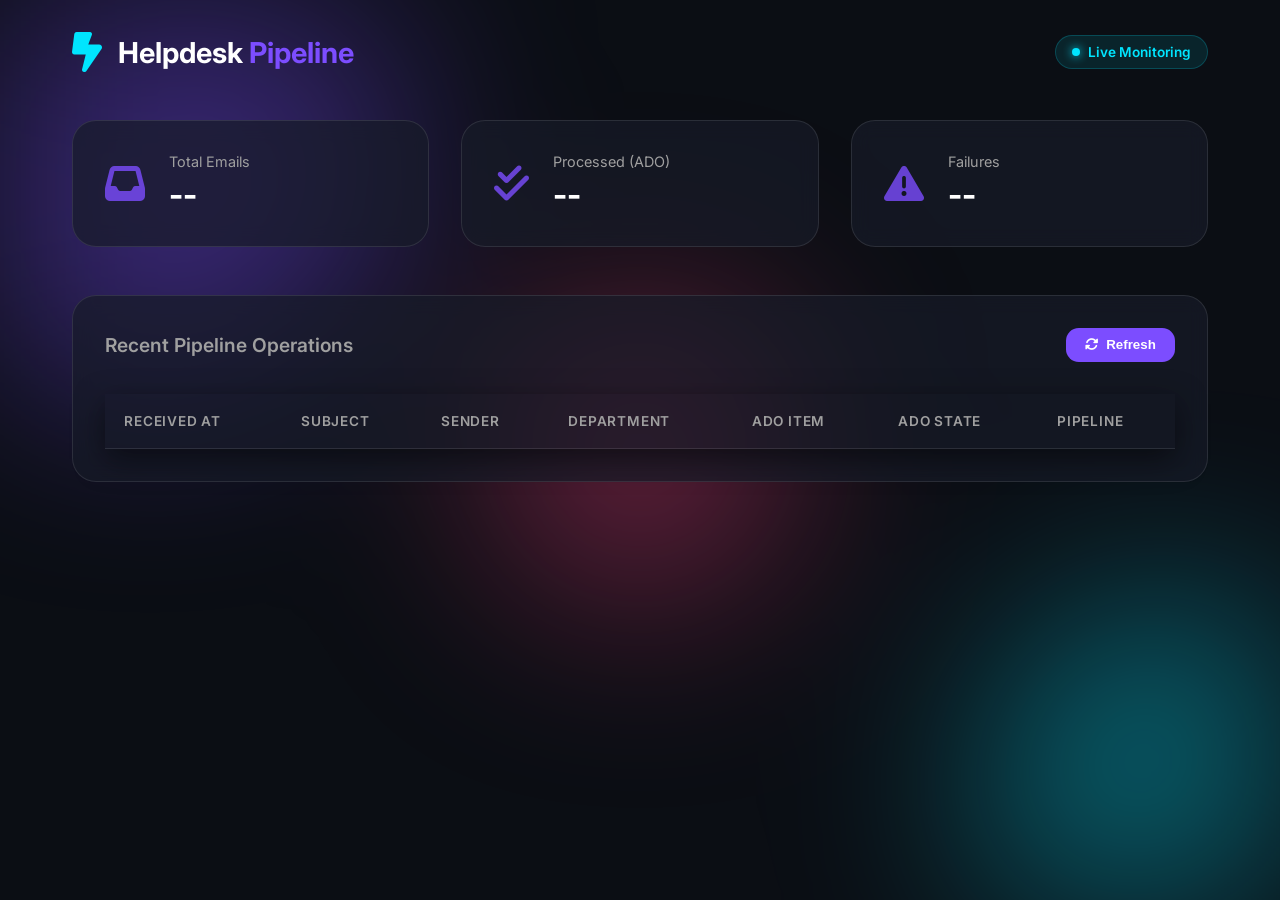
==== MailListenerWorker/wwwroot/index.html @ 55c91823 "postgres SQL integration" ====
<!DOCTYPE html>
<html lang="en">
<head>
    <meta charset="UTF-8">
    <meta name="viewport" content="width=device-width, initial-scale=1.0">
    <title>PFE Helpdesk | Automation Dashboard</title>
    <link rel="stylesheet" href="style.css">
    <link href="https://fonts.googleapis.com/css2?family=Inter:wght@300;400;600;700&display=swap" rel="stylesheet">
    <link rel="stylesheet" href="https://cdnjs.cloudflare.com/ajax/libs/font-awesome/6.4.0/css/all.min.css">
</head>
<body>
    <div class="blobs">
        <div class="blob blob-1"></div>
        <div class="blob blob-2"></div>
        <div class="blob blob-3"></div>
    </div>

    <div class="container">
        <header>
            <div class="logo-area">
                <i class="fa-solid fa-bolt-lightning main-logo"></i>
                <h1>Helpdesk <span>Pipeline</span></h1>
            </div>
            <div class="status-indicator">
                <span class="pulse"></span> Live Monitoring
            </div>
        </header>

        <section class="stats-grid">
            <div class="stat-card">
                <i class="fa-solid fa-inbox"></i>
                <div class="stat-info">
                    <p class="stat-label">Total Emails</p>
                    <h2 id="total-tickets">--</h2>
                </div>
            </div>
            <div class="stat-card">
                <i class="fa-solid fa-check-double"></i>
                <div class="stat-info">
                    <p class="stat-label">Processed (ADO)</p>
                    <h2 id="processed-count">--</h2>
                </div>
            </div>
            <div class="stat-card">
                <i class="fa-solid fa-triangle-exclamation"></i>
                <div class="stat-info">
                    <p class="stat-label">Failures</p>
                    <h2 id="failed-count">--</h2>
                </div>
            </div>
        </section>

        <section class="tickets-section">
            <div class="table-header">
                <h2>Recent Pipeline Operations</h2>
                <button id="refresh-btn" class="btn-refresh"><i class="fa-solid fa-rotate"></i> Refresh</button>
            </div>
            <div class="table-container shadow-vibrant">
                <table id="tickets-table">
                    <thead>
                        <tr>
                            <th>Received At</th>
                            <th>Subject</th>
                            <th>Sender</th>
                            <th>Department</th>
                            <th>ADO Item</th>
                            <th>ADO State</th>
                            <th>Pipeline</th>
                        </tr>
                    </thead>
                    <tbody id="tickets-body">
                        <!-- Rows will be injected here via JavaScript -->
                    </tbody>
                </table>
            </div>
        </section>
    </div>

    <script src="app.js"></script>
</body>
</html>
---- MailListenerWorker/wwwroot/style.css ----
:root {
    --bg-color: #0b0e14;
    --card-bg: rgba(23, 28, 41, 0.7);
    --accent-primary: #7c4dff;
    --accent-secondary: #00e5ff;
    --text-main: #ffffff;
    --text-dim: #a0a0a0;
    --border-color: rgba(255, 255, 255, 0.1);
}

* {
    margin: 0;
    padding: 0;
    box-sizing: border-box;
}

body {
    font-family: 'Inter', sans-serif;
    background-color: var(--bg-color);
    color: var(--text-main);
    overflow-x: hidden;
    min-height: 100vh;
}

.blobs {
    position: fixed;
    width: 100vw;
    height: 100vh;
    z-index: -1;
    overflow: hidden;
    filter: blur(100px);
}

.blob {
    position: absolute;
    border-radius: 50%;
    opacity: 0.4;
    animation: move 20s infinite alternate linear;
}

.blob-1 {
    width: 500px;
    height: 500px;
    background: var(--accent-primary);
    top: -100px;
    left: -100px;
}

.blob-2 {
    width: 400px;
    height: 400px;
    background: var(--accent-secondary);
    bottom: -100px;
    right: -100px;
}

.blob-3 {
    width: 300px;
    height: 300px;
    background: #ff4081;
    top: 50%;
    left: 50%;
    transform: translate(-50%, -50%);
}

@keyframes move {
    0% { transform: translate(0, 0) scale(1); }
    100% { transform: translate(50px, 50px) scale(1.1); }
}

.container {
    max-width: 1200px;
    margin: 0 auto;
    padding: 2rem;
}

header {
    display: flex;
    justify-content: space-between;
    align-items: center;
    margin-bottom: 3rem;
}

.logo-area {
    display: flex;
    align-items: center;
    gap: 1rem;
}

.main-logo {
    font-size: 2.5rem;
    color: var(--accent-secondary);
}

header h1 {
    font-size: 1.8rem;
    font-weight: 700;
}

header h1 span {
    color: var(--accent-primary);
}

.status-indicator {
    background: rgba(0, 229, 255, 0.1);
    color: var(--accent-secondary);
    padding: 0.5rem 1rem;
    border-radius: 2rem;
    font-size: 0.85rem;
    font-weight: 600;
    display: flex;
    align-items: center;
    gap: 0.5rem;
    border: 1px solid rgba(0, 229, 255, 0.2);
}

.pulse {
    width: 8px;
    height: 8px;
    background-color: var(--accent-secondary);
    border-radius: 50%;
    box-shadow: 0 0 10px var(--accent-secondary);
    animation: pulse 1.5s infinite;
}

@keyframes pulse {
    0% { transform: scale(0.8); opacity: 0.5; }
    50% { transform: scale(1.2); opacity: 1; }
    100% { transform: scale(0.8); opacity: 0.5; }
}

.stats-grid {
    display: grid;
    grid-template-columns: repeat(auto-fit, minmax(280px, 1fr));
    gap: 2rem;
    margin-bottom: 3rem;
}

.stat-card {
    background: var(--card-bg);
    backdrop-filter: blur(10px);
    border: 1px solid var(--border-color);
    padding: 2rem;
    border-radius: 1.5rem;
    display: flex;
    align-items: center;
    gap: 1.5rem;
    transition: transform 0.3s ease, border-color 0.3s ease;
}

.stat-card:hover {
    transform: translateY(-5px);
    border-color: var(--accent-primary);
}

.stat-card i {
    font-size: 2.5rem;
    color: var(--accent-primary);
    opacity: 0.8;
}

.stat-info .stat-label {
    color: var(--text-dim);
    font-size: 0.9rem;
    margin-bottom: 0.3rem;
}

.stat-info h2 {
    font-size: 2rem;
    font-weight: 700;
}

.tickets-section {
    background: var(--card-bg);
    backdrop-filter: blur(10px);
    border: 1px solid var(--border-color);
    border-radius: 1.5rem;
    padding: 2rem;
}

.table-header {
    display: flex;
    justify-content: space-between;
    align-items: center;
    margin-bottom: 2rem;
}

.table-header h2 {
    font-size: 1.2rem;
    font-weight: 600;
    color: var(--text-dim);
}

.btn-refresh {
    background: var(--accent-primary);
    color: white;
    border: none;
    padding: 0.6rem 1.2rem;
    border-radius: 0.8rem;
    font-weight: 600;
    cursor: pointer;
    display: flex;
    align-items: center;
    gap: 0.5rem;
    transition: filter 0.3s ease;
}

.btn-refresh:hover {
    filter: brightness(1.2);
}

.table-container {
    overflow-x: auto;
}

table {
    width: 100%;
    border-collapse: collapse;
    text-align: left;
}

th {
    padding: 1.2rem;
    color: var(--text-dim);
    font-weight: 600;
    font-size: 0.85rem;
    text-transform: uppercase;
    letter-spacing: 0.05rem;
    border-bottom: 1px solid var(--border-color);
}

td {
    padding: 1.2rem;
    font-size: 0.9rem;
    border-bottom: 1px solid var(--border-color);
    color: var(--text-main);
}

tr:hover {
    background: rgba(255, 255, 255, 0.03);
}

.badge {
    padding: 0.4rem 0.8rem;
    border-radius: 2rem;
    font-size: 0.75rem;
    font-weight: 600;
}

.badge-success { background: rgba(0, 230, 118, 0.1); color: #00e676; }
.badge-warning { background: rgba(255, 196, 0, 0.1); color: #ffc400; }
.badge-error { background: rgba(255, 23, 68, 0.1); color: #ff1744; }
.badge-accent { background: rgba(0, 229, 255, 0.1); color: #00e5ff; }

.ado-link {
    color: var(--accent-secondary);
    text-decoration: none;
    font-weight: 600;
}

.shadow-vibrant {
    box-shadow: 0 10px 30px rgba(0, 0, 0, 0.5);
}
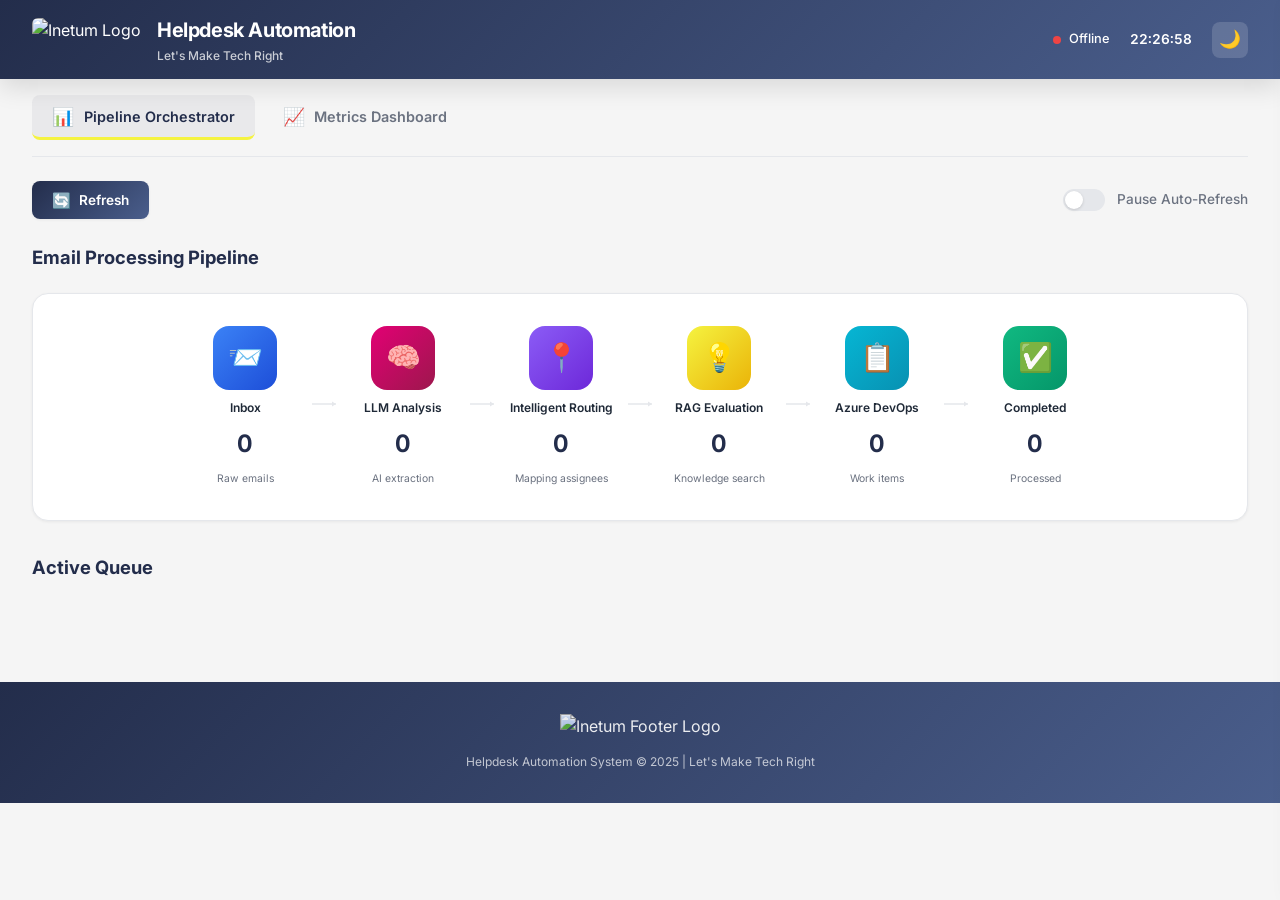
==== commit bcb47cfa: "monitoring dashboard KPIs" ====
--- a/MailListenerWorker/wwwroot/index.html
+++ b/MailListenerWorker/wwwroot/index.html
@@ -3,79 +3,167 @@
 <head>
     <meta charset="UTF-8">
     <meta name="viewport" content="width=device-width, initial-scale=1.0">
-    <title>PFE Helpdesk | Automation Dashboard</title>
-    <link rel="stylesheet" href="style.css">
-    <link href="https://fonts.googleapis.com/css2?family=Inter:wght@300;400;600;700&display=swap" rel="stylesheet">
-    <link rel="stylesheet" href="https://cdnjs.cloudflare.com/ajax/libs/font-awesome/6.4.0/css/all.min.css">
+    <meta name="description" content="Helpdesk Automation Dashboard — Real-time AI-powered email processing pipeline by Inetum">
+    <title>Helpdesk Automation Dashboard | Inetum</title>
+    <link rel="stylesheet" href="styles.css">
+    <script src="https://cdn.jsdelivr.net/npm/chart.js@4.4.0/dist/chart.umd.min.js"></script>
 </head>
 <body>
-    <div class="blobs">
-        <div class="blob blob-1"></div>
-        <div class="blob blob-2"></div>
-        <div class="blob blob-3"></div>
-    </div>
-
-    <div class="container">
-        <header>
-            <div class="logo-area">
-                <i class="fa-solid fa-bolt-lightning main-logo"></i>
-                <h1>Helpdesk <span>Pipeline</span></h1>
-            </div>
-            <div class="status-indicator">
-                <span class="pulse"></span> Live Monitoring
-            </div>
-        </header>
-
-        <section class="stats-grid">
-            <div class="stat-card">
-                <i class="fa-solid fa-inbox"></i>
-                <div class="stat-info">
-                    <p class="stat-label">Total Emails</p>
-                    <h2 id="total-tickets">--</h2>
+    <!-- ═══════════ HEADER ═══════════ -->
+    <header class="header" role="banner">
+        <div class="header-container">
+            <div class="header-left">
+                <img src="https://i.imgur.com/244yi9K.jpeg" alt="Inetum Logo" class="logo" loading="lazy">
+                <div class="header-title">
+                    <h1>Helpdesk Automation</h1>
+                    <p class="tagline">Let's Make Tech Right</p>
                 </div>
             </div>
-            <div class="stat-card">
-                <i class="fa-solid fa-check-double"></i>
-                <div class="stat-info">
-                    <p class="stat-label">Processed (ADO)</p>
-                    <h2 id="processed-count">--</h2>
+            <div class="header-right">
+                <div class="status-indicator" aria-live="polite" aria-label="System status">
+                    <span class="status-dot" id="status-dot"></span>
+                    <span class="status-text" id="status-text">Online</span>
                 </div>
+                <time class="current-time" id="current-time" aria-label="Current time">00:00:00</time>
+                <button class="theme-toggle" id="theme-toggle" aria-label="Toggle dark mode" title="Toggle theme">🌙</button>
             </div>
-            <div class="stat-card">
-                <i class="fa-solid fa-triangle-exclamation"></i>
-                <div class="stat-info">
-                    <p class="stat-label">Failures</p>
-                    <h2 id="failed-count">--</h2>
+        </div>
+    </header>
+
+    <main class="main-content">
+        <!-- ═══════════ TABS ═══════════ -->
+        <nav class="tab-navigation" role="tablist" aria-label="Dashboard sections">
+            <button class="tab-btn active" role="tab" aria-selected="true" aria-controls="pipeline-tab" data-tab="pipeline">
+                <span class="tab-icon">📊</span>
+                <span class="tab-label">Pipeline Orchestrator</span>
+            </button>
+            <button class="tab-btn" role="tab" aria-selected="false" aria-controls="metrics-tab" data-tab="metrics">
+                <span class="tab-icon">📈</span>
+                <span class="tab-label">Metrics Dashboard</span>
+            </button>
+        </nav>
+
+        <!-- ═══════════ TAB 1: PIPELINE ═══════════ -->
+        <section id="pipeline-tab" role="tabpanel" class="tab-content active">
+            <div class="pipeline-controls">
+                <button class="btn btn-primary" id="refresh-btn" aria-label="Refresh data">
+                    <span class="btn-icon" id="refresh-icon">🔄</span>
+                    <span class="btn-text">Refresh</span>
+                </button>
+                <label class="toggle-switch" aria-label="Pause auto-refresh">
+                    <input type="checkbox" id="pause-toggle">
+                    <span class="toggle-slider"></span>
+                    <span class="toggle-label">Pause Auto-Refresh</span>
+                </label>
+            </div>
+
+            <section aria-label="Email processing pipeline stages">
+                <h2 class="section-title">Email Processing Pipeline</h2>
+                <div class="pipeline-stages">
+                    <div class="stage" data-stage="inbox">
+                        <div class="stage-icon inbox-grad">📨</div>
+                        <h3 class="stage-title">Inbox</h3>
+                        <div class="stage-counter"><span class="counter-value" id="stage-inbox">0</span></div>
+                        <p class="stage-subtitle">Raw emails</p>
+                    </div>
+                    <div class="pipeline-arrow"><svg viewBox="0 0 40 20"><line x1="5" y1="10" x2="35" y2="10" stroke="currentColor" stroke-width="2"/><polygon points="35,10 30,7 30,13" fill="currentColor"/></svg></div>
+                    <div class="stage" data-stage="llm">
+                        <div class="stage-icon llm-grad">🧠</div>
+                        <h3 class="stage-title">LLM Analysis</h3>
+                        <div class="stage-counter"><span class="counter-value" id="stage-llm">0</span></div>
+                        <p class="stage-subtitle">AI extraction</p>
+                    </div>
+                    <div class="pipeline-arrow"><svg viewBox="0 0 40 20"><line x1="5" y1="10" x2="35" y2="10" stroke="currentColor" stroke-width="2"/><polygon points="35,10 30,7 30,13" fill="currentColor"/></svg></div>
+                    <div class="stage" data-stage="routing">
+                        <div class="stage-icon routing-grad">📍</div>
+                        <h3 class="stage-title">Intelligent Routing</h3>
+                        <div class="stage-counter"><span class="counter-value" id="stage-routing">0</span></div>
+                        <p class="stage-subtitle">Mapping assignees</p>
+                    </div>
+                    <div class="pipeline-arrow"><svg viewBox="0 0 40 20"><line x1="5" y1="10" x2="35" y2="10" stroke="currentColor" stroke-width="2"/><polygon points="35,10 30,7 30,13" fill="currentColor"/></svg></div>
+                    <div class="stage" data-stage="rag">
+                        <div class="stage-icon rag-grad">💡</div>
+                        <h3 class="stage-title">RAG Evaluation</h3>
+                        <div class="stage-counter"><span class="counter-value" id="stage-rag">0</span></div>
+                        <p class="stage-subtitle">Knowledge search</p>
+                    </div>
+                    <div class="pipeline-arrow"><svg viewBox="0 0 40 20"><line x1="5" y1="10" x2="35" y2="10" stroke="currentColor" stroke-width="2"/><polygon points="35,10 30,7 30,13" fill="currentColor"/></svg></div>
+                    <div class="stage" data-stage="devops">
+                        <div class="stage-icon devops-grad">📋</div>
+                        <h3 class="stage-title">Azure DevOps</h3>
+                        <div class="stage-counter"><span class="counter-value" id="stage-devops">0</span></div>
+                        <p class="stage-subtitle">Work items</p>
+                    </div>
+                    <div class="pipeline-arrow"><svg viewBox="0 0 40 20"><line x1="5" y1="10" x2="35" y2="10" stroke="currentColor" stroke-width="2"/><polygon points="35,10 30,7 30,13" fill="currentColor"/></svg></div>
+                    <div class="stage" data-stage="completed">
+                        <div class="stage-icon completed-grad">✅</div>
+                        <h3 class="stage-title">Completed</h3>
+                        <div class="stage-counter"><span class="counter-value" id="stage-completed">0</span></div>
+                        <p class="stage-subtitle">Processed</p>
+                    </div>
                 </div>
-            </div>
+            </section>
+
+            <section class="queue-section" aria-label="Active email processing queue">
+                <h2 class="section-title">Active Queue</h2>
+                <div class="queue-container" id="queue-container"></div>
+            </section>
         </section>
 
-        <section class="tickets-section">
-            <div class="table-header">
-                <h2>Recent Pipeline Operations</h2>
-                <button id="refresh-btn" class="btn-refresh"><i class="fa-solid fa-rotate"></i> Refresh</button>
-            </div>
-            <div class="table-container shadow-vibrant">
-                <table id="tickets-table">
-                    <thead>
-                        <tr>
-                            <th>Received At</th>
-                            <th>Subject</th>
-                            <th>Sender</th>
-                            <th>Department</th>
-                            <th>ADO Item</th>
-                            <th>ADO State</th>
-                            <th>Pipeline</th>
-                        </tr>
-                    </thead>
-                    <tbody id="tickets-body">
-                        <!-- Rows will be injected here via JavaScript -->
-                    </tbody>
-                </table>
-            </div>
+        <!-- ═══════════ TAB 2: METRICS ═══════════ -->
+        <section id="metrics-tab" role="tabpanel" class="tab-content">
+            <section class="metrics-section" aria-label="Core performance metrics">
+                <h2 class="section-title">Core Metrics</h2>
+                <div class="kpi-grid">
+                    <div class="kpi-card"><div class="kpi-icon blue-grad">📧</div><div class="kpi-content"><p class="kpi-label">Total Processed</p><p class="kpi-value"><span class="kpi-number" id="kpi-total">0</span></p><p class="kpi-change positive" id="kpi-total-change">↑ +12% this week</p></div></div>
+                    <div class="kpi-card"><div class="kpi-icon orange-grad">⏳</div><div class="kpi-content"><p class="kpi-label">In Queue</p><p class="kpi-value"><span class="kpi-number" id="kpi-queue">0</span></p><p class="kpi-change">Avg wait: 2.3 min</p></div></div>
+                    <div class="kpi-card"><div class="kpi-icon green-grad">%</div><div class="kpi-content"><p class="kpi-label">Success Rate</p><p class="kpi-value"><span class="kpi-number" id="kpi-success">0</span>%</p><div class="progress-bar"><div class="progress-fill" id="success-bar" style="width:0%"></div></div><p class="kpi-change positive">↑ +3.1% this week</p></div></div>
+                    <div class="kpi-card"><div class="kpi-icon purple-grad">⏱️</div><div class="kpi-content"><p class="kpi-label">Avg Processing Time</p><p class="kpi-value"><span class="kpi-number" id="kpi-avgtime">0</span>s</p><p class="kpi-change">Per email</p></div></div>
+                </div>
+            </section>
+
+            <section class="metrics-section" aria-label="Advanced system metrics">
+                <h2 class="section-title">Advanced Metrics</h2>
+                <div class="kpi-grid">
+                    <div class="kpi-card"><div class="kpi-icon yellow-grad">💡</div><div class="kpi-content"><p class="kpi-label">AI Auto-Resolved</p><p class="kpi-value"><span class="kpi-number" id="kpi-resolved">0</span></p><p class="kpi-change" id="kpi-resolved-pct">27% of total</p></div></div>
+                    <div class="kpi-card"><div class="kpi-icon red-grad">⚠️</div><div class="kpi-content"><p class="kpi-label">Failed Tickets</p><p class="kpi-value"><span class="kpi-number" id="kpi-failed">0</span></p><p class="kpi-change danger" id="kpi-failed-pct">5.8% of total</p></div></div>
+                    <div class="kpi-card"><div class="kpi-icon uptime-grad">❤️</div><div class="kpi-content"><p class="kpi-label">System Uptime</p><p class="kpi-value"><span class="kpi-number" id="kpi-uptime">99.9</span>%</p><p class="kpi-change">Healthy</p></div></div>
+                    <div class="kpi-card"><div class="kpi-icon cyan-grad">➡️</div><div class="kpi-content"><p class="kpi-label">API Response Time</p><p class="kpi-value"><span class="kpi-number" id="kpi-api">145</span>ms</p><p class="kpi-change">Average</p></div></div>
+                </div>
+            </section>
+
+            <section class="metrics-section charts-grid" aria-label="Performance trend charts">
+                <div class="chart-container"><h3>Processing Trend (24h)</h3><canvas id="trend-chart"></canvas></div>
+                <div class="chart-container"><h3>Department Distribution</h3><canvas id="dept-chart"></canvas></div>
+            </section>
+
+            <section class="metrics-section" aria-label="Error rate analysis">
+                <h2 class="section-title">Error Analysis</h2>
+                <div class="error-grid">
+                    <div class="error-card"><div class="error-step">LLM Analysis</div><div class="error-rate rate-good" id="err-llm">2.1%</div><div class="error-details" id="err-llm-d">(26 failures)</div></div>
+                    <div class="error-card"><div class="error-step">DB Persistence</div><div class="error-rate rate-good" id="err-db">0.8%</div><div class="error-details" id="err-db-d">(10 failures)</div></div>
+                    <div class="error-card"><div class="error-step">ADO Creation</div><div class="error-rate rate-good" id="err-ado">1.9%</div><div class="error-details" id="err-ado-d">(24 failures)</div></div>
+                    <div class="error-card"><div class="error-step">Email Sending</div><div class="error-rate rate-good" id="err-mail">0.3%</div><div class="error-details" id="err-mail-d">(4 failures)</div></div>
+                </div>
+            </section>
         </section>
-    </div>
+    </main>
 
-    <script src="app.js"></script>
+    <!-- ═══════════ DETAIL PANEL ═══════════ -->
+    <div class="detail-overlay" id="detail-overlay"></div>
+    <aside class="detail-panel" id="detail-panel" role="complementary" aria-label="Ticket details">
+        <button class="close-btn" id="close-detail" aria-label="Close details panel">✕</button>
+        <div class="detail-content" id="detail-content"></div>
+    </aside>
+
+    <!-- ═══════════ FOOTER ═══════════ -->
+    <footer class="footer" role="contentinfo">
+        <div class="footer-content">
+            <img src="https://i.imgur.com/mwLOpeI.png" alt="Inetum Footer Logo" class="footer-logo" loading="lazy">
+            <p class="footer-text">Helpdesk Automation System © 2025 | Let's Make Tech Right</p>
+        </div>
+    </footer>
+
+    <script src="dashboard.js"></script>
 </body>
 </html>
--- a/MailListenerWorker/wwwroot/styles.css
+++ b/MailListenerWorker/wwwroot/styles.css
@@ -0,0 +1,550 @@
+/* ═══════════════════════════════════════════════════════════
+   INETUM HELPDESK AUTOMATION DASHBOARD — Design System
+   ═══════════════════════════════════════════════════════════ */
+@import url('https://fonts.googleapis.com/css2?family=Inter:wght@400;500;600;700&display=swap');
+
+:root {
+  /* Inetum Brand */
+  --blue: #232D4B;
+  --blue-light: #4A5E8C;
+  --yellow: #F5F340;
+  --magenta: #E20074;
+  /* Functional */
+  --success: #10B981;
+  --warning: #F59E0B;
+  --danger: #EF4444;
+  --info: #3B82F6;
+  /* Surfaces */
+  --bg: #F5F5F5;
+  --surface: #FFFFFF;
+  --border: #E5E7EB;
+  --text: #1F2937;
+  --text-secondary: #6B7280;
+  /* Shadows */
+  --shadow-sm: 0 1px 3px rgba(0,0,0,.06);
+  --shadow-md: 0 4px 12px rgba(0,0,0,.08);
+  --shadow-lg: 0 8px 24px rgba(0,0,0,.12);
+  /* Motion */
+  --ease: cubic-bezier(.4,0,.2,1);
+}
+
+/* ── Dark Mode ── */
+[data-theme="dark"] {
+  --bg: #0F1117;
+  --surface: #1A1D2E;
+  --border: #2D3348;
+  --text: #E5E7EB;
+  --text-secondary: #9CA3AF;
+  --shadow-sm: 0 1px 3px rgba(0,0,0,.2);
+  --shadow-md: 0 4px 12px rgba(0,0,0,.3);
+  --shadow-lg: 0 8px 24px rgba(0,0,0,.4);
+}
+
+/* ── Reset ── */
+*, *::before, *::after { box-sizing: border-box; margin: 0; padding: 0; }
+html { scroll-behavior: smooth; }
+body {
+  font-family: 'Inter', system-ui, -apple-system, sans-serif;
+  background: var(--bg);
+  color: var(--text);
+  line-height: 1.6;
+  -webkit-font-smoothing: antialiased;
+}
+@media (prefers-reduced-motion: reduce) {
+  *, *::before, *::after { animation-duration: 0.01ms !important; transition-duration: 0.01ms !important; }
+}
+
+/* ═══════════════ HEADER ═══════════════ */
+.header {
+  background: linear-gradient(135deg, var(--blue) 0%, var(--blue-light) 100%);
+  color: #fff;
+  position: sticky;
+  top: 0;
+  z-index: 100;
+  box-shadow: var(--shadow-lg);
+}
+.header-container {
+  max-width: 1400px;
+  margin: 0 auto;
+  padding: .875rem 2rem;
+  display: flex;
+  align-items: center;
+  justify-content: space-between;
+  gap: 1rem;
+}
+.header-left { display: flex; align-items: center; gap: 1rem; }
+.logo { height: 44px; border-radius: 6px; }
+.header-title h1 { font-size: 1.25rem; font-weight: 700; letter-spacing: -.02em; }
+.tagline { font-size: .75rem; opacity: .75; font-weight: 500; }
+.header-right { display: flex; align-items: center; gap: 1.25rem; }
+.status-indicator { display: flex; align-items: center; gap: .5rem; font-size: .8rem; font-weight: 500; }
+.status-dot {
+  width: 8px; height: 8px;
+  background: var(--success);
+  border-radius: 50%;
+  animation: pulse 2s infinite;
+}
+.status-dot.offline { background: var(--danger); }
+.current-time { font-size: .85rem; font-weight: 600; font-variant-numeric: tabular-nums; }
+.theme-toggle {
+  background: rgba(255,255,255,.15);
+  border: none;
+  color: #fff;
+  width: 36px; height: 36px;
+  border-radius: 8px;
+  cursor: pointer;
+  font-size: 1.1rem;
+  display: grid; place-items: center;
+  transition: background .2s var(--ease);
+}
+.theme-toggle:hover { background: rgba(255,255,255,.25); }
+
+@keyframes pulse {
+  0%, 100% { opacity: 1; transform: scale(1); }
+  50% { opacity: .5; transform: scale(1.3); }
+}
+
+/* ═══════════════ MAIN ═══════════════ */
+.main-content { max-width: 1400px; margin: 0 auto; padding: 0 2rem 3rem; }
+
+/* ═══════════════ TABS ═══════════════ */
+.tab-navigation {
+  display: flex;
+  gap: .5rem;
+  padding: 1rem 0;
+  border-bottom: 1px solid var(--border);
+  margin-bottom: 1.5rem;
+  position: sticky;
+  top: 68px;
+  background: var(--bg);
+  z-index: 50;
+}
+.tab-btn {
+  display: flex;
+  align-items: center;
+  gap: .6rem;
+  padding: .65rem 1.25rem;
+  border: none;
+  background: transparent;
+  color: var(--text-secondary);
+  font-size: .9rem;
+  font-weight: 600;
+  cursor: pointer;
+  border-radius: .5rem;
+  border-bottom: 3px solid transparent;
+  transition: all .25s var(--ease);
+  font-family: inherit;
+}
+.tab-btn:hover { color: var(--blue); background: rgba(35,45,75,.05); }
+.tab-btn.active { color: var(--blue); border-bottom-color: var(--yellow); background: rgba(35,45,75,.06); }
+.tab-icon { font-size: 1.1rem; }
+.tab-content { display: none; animation: fadeIn .3s var(--ease); }
+.tab-content.active { display: block; }
+@keyframes fadeIn { from { opacity: 0; transform: translateY(6px); } to { opacity: 1; transform: translateY(0); } }
+
+/* ═══════════════ PIPELINE CONTROLS ═══════════════ */
+.pipeline-controls {
+  display: flex;
+  align-items: center;
+  justify-content: space-between;
+  margin-bottom: 1.5rem;
+  flex-wrap: wrap;
+  gap: 1rem;
+}
+.btn {
+  display: inline-flex;
+  align-items: center;
+  gap: .5rem;
+  padding: .6rem 1.25rem;
+  border: none;
+  border-radius: .5rem;
+  font-size: .85rem;
+  font-weight: 600;
+  cursor: pointer;
+  transition: all .2s var(--ease);
+  font-family: inherit;
+}
+.btn-primary {
+  background: linear-gradient(135deg, var(--blue), var(--blue-light));
+  color: #fff;
+  box-shadow: var(--shadow-sm);
+}
+.btn-primary:hover { transform: translateY(-2px); box-shadow: var(--shadow-md); }
+.btn-primary:active { transform: translateY(0); }
+.btn-icon { font-size: .95rem; }
+.btn-icon.spinning { animation: spin .8s linear infinite; }
+@keyframes spin { to { transform: rotate(360deg); } }
+
+.toggle-switch {
+  display: flex;
+  align-items: center;
+  gap: .75rem;
+  cursor: pointer;
+  font-size: .85rem;
+  font-weight: 500;
+  color: var(--text-secondary);
+}
+.toggle-switch input { display: none; }
+.toggle-slider {
+  width: 42px; height: 22px;
+  background: var(--border);
+  border-radius: 11px;
+  position: relative;
+  transition: background .25s var(--ease);
+}
+.toggle-slider::after {
+  content: '';
+  position: absolute;
+  width: 18px; height: 18px;
+  background: #fff;
+  border-radius: 50%;
+  top: 2px; left: 2px;
+  transition: transform .25s var(--ease);
+  box-shadow: 0 1px 3px rgba(0,0,0,.15);
+}
+.toggle-switch input:checked + .toggle-slider { background: var(--magenta); }
+.toggle-switch input:checked + .toggle-slider::after { transform: translateX(20px); }
+
+/* ═══════════════ PIPELINE STAGES ═══════════════ */
+.section-title { font-size: 1.15rem; font-weight: 700; color: var(--blue); margin-bottom: 1.25rem; }
+[data-theme="dark"] .section-title { color: #93A3D0; }
+.pipeline-stages {
+  display: flex;
+  align-items: center;
+  justify-content: center;
+  gap: .5rem;
+  padding: 2rem 1rem;
+  background: var(--surface);
+  border-radius: 1rem;
+  border: 1px solid var(--border);
+  box-shadow: var(--shadow-sm);
+  overflow-x: auto;
+  flex-wrap: nowrap;
+}
+.stage {
+  display: flex;
+  flex-direction: column;
+  align-items: center;
+  gap: .5rem;
+  min-width: 110px;
+  flex-shrink: 0;
+}
+.stage-icon {
+  width: 64px; height: 64px;
+  border-radius: 1rem;
+  display: grid;
+  place-items: center;
+  font-size: 1.75rem;
+  transition: transform .25s var(--ease), box-shadow .25s var(--ease);
+}
+.stage:hover .stage-icon { transform: scale(1.08); }
+.stage-icon.active-glow { box-shadow: 0 0 20px rgba(226,0,116,.35); }
+.inbox-grad    { background: linear-gradient(135deg, #3B82F6, #1D4ED8); }
+.llm-grad      { background: linear-gradient(135deg, #E20074, #9D174D); }
+.routing-grad  { background: linear-gradient(135deg, #8B5CF6, #6D28D9); }
+.rag-grad      { background: linear-gradient(135deg, #F5F340, #EAB308); color: #1F2937; }
+.devops-grad   { background: linear-gradient(135deg, #06B6D4, #0891B2); }
+.completed-grad{ background: linear-gradient(135deg, #10B981, #059669); }
+.stage-title { font-size: .75rem; font-weight: 600; color: var(--text); text-align: center; }
+.stage-counter { font-size: 1.5rem; font-weight: 700; color: var(--blue); font-variant-numeric: tabular-nums; }
+[data-theme="dark"] .stage-counter { color: #C4CCDF; }
+.stage-subtitle { font-size: .65rem; color: var(--text-secondary); }
+
+.pipeline-arrow {
+  flex-shrink: 0;
+  width: 32px;
+  color: var(--border);
+  animation: arrowBounce 1.5s var(--ease) infinite;
+}
+.pipeline-arrow svg { width: 100%; height: auto; }
+@keyframes arrowBounce {
+  0%, 100% { transform: translateX(0); }
+  50% { transform: translateX(4px); }
+}
+
+/* ═══════════════ QUEUE ═══════════════ */
+.queue-section { margin-top: 2rem; }
+.queue-container {
+  display: grid;
+  grid-template-columns: repeat(auto-fill, minmax(300px, 1fr));
+  gap: 1rem;
+}
+.ticket-card {
+  background: var(--surface);
+  border: 1px solid var(--border);
+  border-left: 4px solid var(--info);
+  border-radius: .75rem;
+  padding: 1rem 1.25rem;
+  cursor: pointer;
+  transition: all .2s var(--ease);
+  animation: slideIn .35s var(--ease);
+}
+.ticket-card:hover { transform: translateY(-4px); box-shadow: var(--shadow-md); border-left-color: var(--magenta); }
+.ticket-card.status-done { border-left-color: var(--success); }
+.ticket-card.status-failed { border-left-color: var(--danger); }
+.ticket-subject { font-size: .9rem; font-weight: 600; color: var(--text); margin-bottom: .35rem; white-space: nowrap; overflow: hidden; text-overflow: ellipsis; }
+.ticket-sender { font-size: .78rem; color: var(--text-secondary); margin-bottom: .4rem; }
+.ticket-meta { display: flex; align-items: center; justify-content: space-between; gap: .5rem; }
+.ticket-time { font-size: .72rem; color: var(--text-secondary); }
+.badge {
+  font-size: .65rem;
+  font-weight: 700;
+  text-transform: uppercase;
+  padding: .2rem .55rem;
+  border-radius: 9999px;
+  letter-spacing: .04em;
+}
+.badge-processing { background: #DBEAFE; color: #1E40AF; }
+.badge-done       { background: #D1FAE5; color: #065F46; }
+.badge-failed     { background: #FEE2E2; color: #991B1B; }
+.badge-inbox      { background: #E5E7EB; color: #374151; }
+[data-theme="dark"] .badge-processing { background: #1E3A5F; color: #93C5FD; }
+[data-theme="dark"] .badge-done       { background: #064E3B; color: #6EE7B7; }
+[data-theme="dark"] .badge-failed     { background: #7F1D1D; color: #FCA5A5; }
+[data-theme="dark"] .badge-inbox      { background: #374151; color: #D1D5DB; }
+@keyframes slideIn { from { opacity: 0; transform: translateX(-12px); } to { opacity: 1; transform: translateX(0); } }
+
+/* ═══════════════ DETAIL PANEL ═══════════════ */
+.detail-panel {
+  position: fixed;
+  top: 0; right: -420px;
+  width: 400px; height: 100vh;
+  background: var(--surface);
+  box-shadow: -4px 0 24px rgba(0,0,0,.12);
+  z-index: 200;
+  transition: right .35s var(--ease);
+  overflow-y: auto;
+  padding: 1.5rem;
+}
+.detail-panel.open { right: 0; }
+.detail-overlay {
+  position: fixed; inset: 0;
+  background: rgba(0,0,0,.3);
+  z-index: 199;
+  display: none;
+  opacity: 0;
+  transition: opacity .25s var(--ease);
+}
+.detail-overlay.open { display: block; opacity: 1; }
+.close-btn {
+  position: absolute; top: 1rem; right: 1rem;
+  background: var(--bg); border: 1px solid var(--border);
+  width: 32px; height: 32px; border-radius: 8px;
+  display: grid; place-items: center;
+  cursor: pointer; font-size: .9rem;
+  transition: all .15s var(--ease);
+}
+.close-btn:hover { background: var(--danger); color: #fff; border-color: var(--danger); }
+.detail-header { margin-bottom: 1.25rem; padding-bottom: 1rem; border-bottom: 1px solid var(--border); }
+.detail-header h3 { font-size: 1rem; font-weight: 700; color: var(--text); line-height: 1.4; margin-bottom: .5rem; }
+.detail-row { display: flex; justify-content: space-between; padding: .5rem 0; border-bottom: 1px solid var(--border); font-size: .82rem; }
+.detail-label { color: var(--text-secondary); font-weight: 500; }
+.detail-value { color: var(--text); font-weight: 600; text-align: right; max-width: 55%; word-break: break-all; }
+
+/* ═══════════════ KPI CARDS ═══════════════ */
+.metrics-section { margin-bottom: 2rem; }
+.kpi-grid { display: grid; grid-template-columns: repeat(4, 1fr); gap: 1.25rem; }
+.kpi-card {
+  background: var(--surface);
+  border: 1px solid var(--border);
+  border-radius: 1rem;
+  padding: 1.35rem;
+  display: flex;
+  align-items: flex-start;
+  gap: 1rem;
+  transition: all .25s var(--ease);
+  box-shadow: var(--shadow-sm);
+}
+.kpi-card:hover { transform: translateY(-4px); border-color: var(--blue-light); box-shadow: var(--shadow-lg); }
+.kpi-icon {
+  width: 56px; height: 56px;
+  border-radius: .75rem;
+  display: grid; place-items: center;
+  font-size: 1.5rem;
+  flex-shrink: 0;
+}
+.blue-grad   { background: linear-gradient(135deg, #3B82F6, #2563EB); }
+.orange-grad { background: linear-gradient(135deg, #F59E0B, #D97706); }
+.green-grad  { background: linear-gradient(135deg, #10B981, #059669); }
+.purple-grad { background: linear-gradient(135deg, #8B5CF6, #7C3AED); }
+.yellow-grad { background: linear-gradient(135deg, #F5F340, #EAB308); }
+.red-grad    { background: linear-gradient(135deg, #EF4444, #DC2626); }
+.uptime-grad { background: linear-gradient(135deg, #10B981, #34D399); }
+.cyan-grad   { background: linear-gradient(135deg, #06B6D4, #0891B2); }
+.kpi-content { flex: 1; min-width: 0; }
+.kpi-label { font-size: .78rem; font-weight: 500; color: var(--text-secondary); margin-bottom: .25rem; }
+.kpi-value { font-size: 1.65rem; font-weight: 700; color: var(--text); line-height: 1.2; font-variant-numeric: tabular-nums; }
+.kpi-change { font-size: .75rem; font-weight: 500; color: var(--text-secondary); margin-top: .25rem; }
+.kpi-change.positive { color: var(--success); }
+.kpi-change.danger { color: var(--danger); }
+.progress-bar { height: 6px; background: var(--border); border-radius: 3px; margin-top: .5rem; overflow: hidden; }
+.progress-fill { height: 100%; background: linear-gradient(90deg, var(--success), #34D399); border-radius: 3px; transition: width .8s var(--ease); }
+
+/* ═══════════════ CHARTS ═══════════════ */
+.charts-grid { display: grid; grid-template-columns: 1fr 1fr; gap: 1.25rem; }
+.chart-container {
+  background: var(--surface);
+  border: 1px solid var(--border);
+  border-radius: 1rem;
+  padding: 1.5rem;
+  box-shadow: var(--shadow-sm);
+}
+.chart-container h3 { font-size: .95rem; font-weight: 700; color: var(--text); margin-bottom: 1rem; }
+
+/* ═══════════════ ERROR GRID ═══════════════ */
+.error-grid { display: grid; grid-template-columns: repeat(4, 1fr); gap: 1rem; }
+.error-card {
+  background: var(--surface);
+  border: 1px solid var(--border);
+  border-radius: .75rem;
+  padding: 1.15rem;
+  text-align: center;
+  transition: all .2s var(--ease);
+  box-shadow: var(--shadow-sm);
+}
+.error-card:hover { transform: translateY(-3px); box-shadow: var(--shadow-md); }
+.error-step { font-size: .8rem; font-weight: 600; color: var(--text); margin-bottom: .5rem; }
+.error-rate { font-size: 1.35rem; font-weight: 700; margin-bottom: .25rem; }
+.error-rate.rate-good { color: var(--success); }
+.error-rate.rate-warn { color: var(--warning); }
+.error-rate.rate-bad  { color: var(--danger); }
+.error-details { font-size: .72rem; color: var(--text-secondary); }
+
+/* ═══════════════ FOOTER ═══════════════ */
+.footer {
+  text-align: center;
+  padding: 2rem;
+  background: linear-gradient(135deg, var(--blue) 0%, var(--blue-light) 100%);
+  color: #fff;
+  margin-top: 2rem;
+}
+.footer-logo { height: 36px; margin-bottom: .75rem; opacity: .9; }
+.footer-text { font-size: .75rem; color: rgba(255,255,255,.7); }
+
+/* ═══════════════ RESPONSIVE ═══════════════ */
+
+/* ── Tablet ── */
+@media (max-width: 1100px) {
+  .kpi-grid { grid-template-columns: repeat(2, 1fr); }
+  .charts-grid { grid-template-columns: 1fr; }
+  .error-grid { grid-template-columns: repeat(2, 1fr); }
+  .queue-container { grid-template-columns: repeat(auto-fill, minmax(260px, 1fr)); }
+}
+
+/* ── Mobile ── */
+@media (max-width: 768px) {
+  /* Header: compact row, no stacking */
+  .header-container {
+    padding: .75rem 1rem;
+    gap: .75rem;
+  }
+  .logo { height: 34px; }
+  .header-title h1 { font-size: 1rem; }
+  .tagline { display: none; }
+  .header-right { gap: .75rem; }
+  .current-time { font-size: .78rem; }
+  .theme-toggle { width: 32px; height: 32px; font-size: .95rem; }
+
+  /* Main content */
+  .main-content { padding: 0 .75rem 2rem; }
+
+  /* Tabs: full width, equal sizing */
+  .tab-navigation {
+    top: auto;
+    position: relative;
+    padding: .75rem 0;
+    margin-bottom: 1rem;
+    gap: .25rem;
+  }
+  .tab-btn {
+    flex: 1;
+    justify-content: center;
+    padding: .6rem .5rem;
+    font-size: .8rem;
+    gap: .4rem;
+    border-radius: .75rem;
+  }
+  .tab-icon { font-size: 1rem; }
+
+  /* Pipeline: horizontal scroll with snap */
+  .pipeline-stages {
+    justify-content: flex-start;
+    padding: 1.25rem .75rem;
+    gap: .35rem;
+    -webkit-overflow-scrolling: touch;
+    scroll-snap-type: x mandatory;
+    scrollbar-width: none;
+  }
+  .pipeline-stages::-webkit-scrollbar { display: none; }
+  .stage {
+    min-width: 85px;
+    scroll-snap-align: center;
+  }
+  .stage-icon { width: 50px; height: 50px; font-size: 1.35rem; border-radius: .75rem; }
+  .stage-title { font-size: .65rem; }
+  .stage-counter { font-size: 1.15rem; }
+  .stage-subtitle { font-size: .6rem; }
+  .pipeline-arrow { width: 22px; }
+
+  /* Controls */
+  .pipeline-controls { flex-direction: column; align-items: stretch; gap: .75rem; }
+  .btn { justify-content: center; padding: .7rem; }
+  .toggle-switch { justify-content: center; }
+
+  /* Queue */
+  .queue-container { grid-template-columns: 1fr; gap: .75rem; }
+  .ticket-card { padding: .85rem 1rem; }
+  .ticket-subject { font-size: .85rem; }
+
+  /* KPIs: 2-column grid on mobile */
+  .kpi-grid { grid-template-columns: repeat(2, 1fr); gap: .75rem; }
+  .kpi-card { padding: 1rem; gap: .75rem; border-radius: .75rem; }
+  .kpi-icon { width: 44px; height: 44px; font-size: 1.2rem; border-radius: .6rem; }
+  .kpi-value { font-size: 1.3rem; }
+  .kpi-label { font-size: .72rem; }
+  .kpi-change { font-size: .68rem; }
+  .section-title { font-size: 1rem; margin-bottom: 1rem; }
+
+  /* Charts */
+  .charts-grid { grid-template-columns: 1fr; gap: 1rem; }
+  .chart-container { padding: 1rem; border-radius: .75rem; }
+  .chart-container h3 { font-size: .85rem; }
+
+  /* Error grid */
+  .error-grid { grid-template-columns: repeat(2, 1fr); gap: .75rem; }
+  .error-card { padding: .85rem; border-radius: .6rem; }
+  .error-rate { font-size: 1.15rem; }
+  .error-step { font-size: .72rem; }
+
+  /* Detail panel: full screen on mobile */
+  .detail-panel {
+    width: 100%;
+    right: -100%;
+    padding: 1.25rem;
+    border-radius: 0;
+  }
+  .detail-row { font-size: .78rem; }
+  .detail-value { max-width: 60%; }
+
+  /* Footer */
+  .footer { padding: 1.5rem 1rem; }
+  .footer-logo { height: 28px; }
+}
+
+/* ── Small phones ── */
+@media (max-width: 380px) {
+  .header-container { padding: .6rem .75rem; }
+  .logo { height: 28px; }
+  .header-title h1 { font-size: .9rem; }
+  .status-indicator .status-text { display: none; }
+  .kpi-grid { grid-template-columns: 1fr; }
+  .error-grid { grid-template-columns: 1fr; }
+  .tab-btn { font-size: .75rem; padding: .5rem .35rem; }
+}
+
+/* ── Safe area for notched phones ── */
+@supports (padding: env(safe-area-inset-bottom)) {
+  .footer { padding-bottom: calc(2rem + env(safe-area-inset-bottom)); }
+  .detail-panel { padding-bottom: calc(1.5rem + env(safe-area-inset-bottom)); }
+}
+
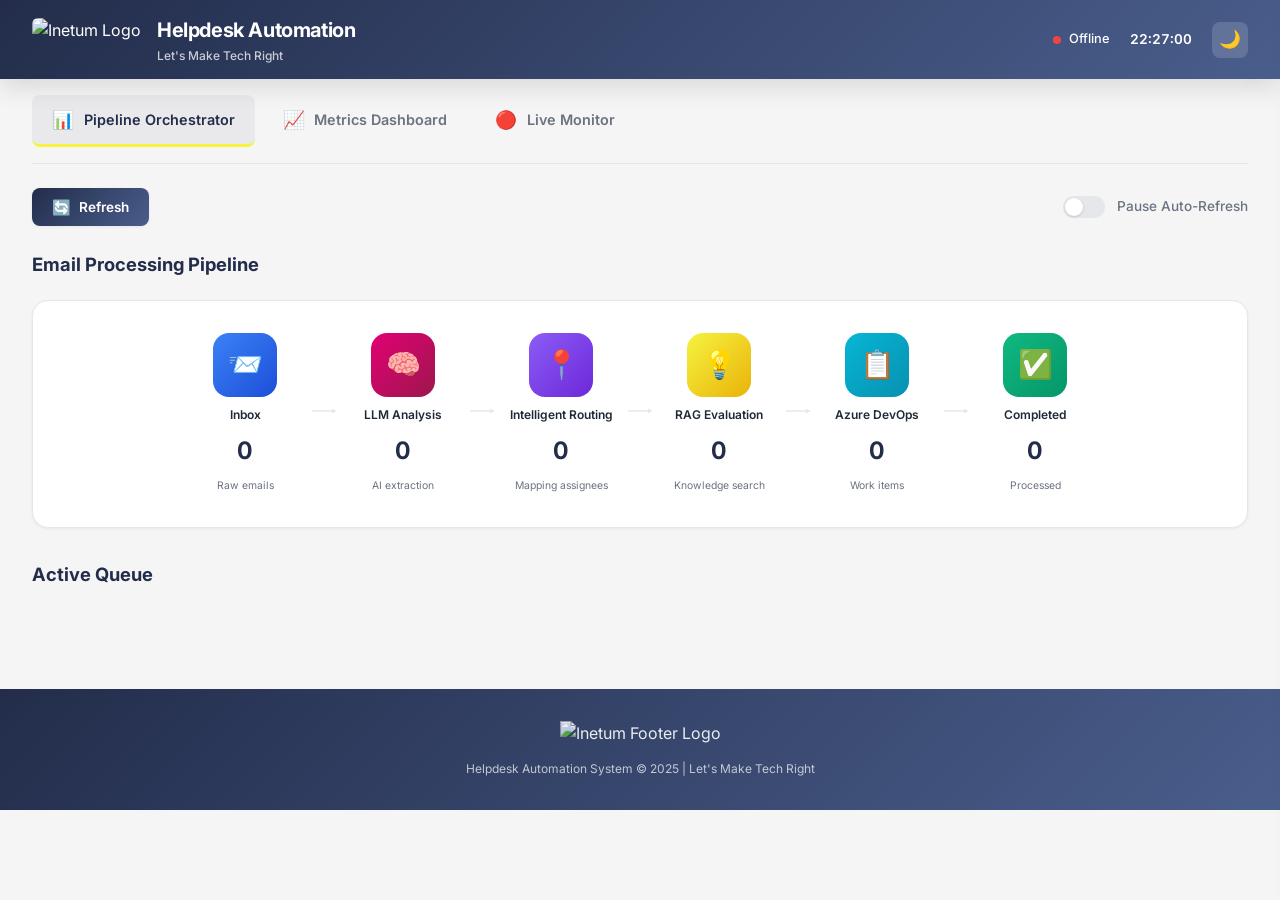
==== commit 0743de5c: "live monitoring + documentations" ====
--- a/MailListenerWorker/wwwroot/index.html
+++ b/MailListenerWorker/wwwroot/index.html
@@ -41,6 +41,10 @@
                 <span class="tab-icon">📈</span>
                 <span class="tab-label">Metrics Dashboard</span>
             </button>
+            <a href="/live.html" class="tab-btn" style="text-decoration:none">
+                <span class="tab-icon" style="animation:pulse 2s infinite">🔴</span>
+                <span class="tab-label">Live Monitor</span>
+            </a>
         </nav>
 
         <!-- ═══════════ TAB 1: PIPELINE ═══════════ -->
@@ -115,9 +119,9 @@
             <section class="metrics-section" aria-label="Core performance metrics">
                 <h2 class="section-title">Core Metrics</h2>
                 <div class="kpi-grid">
-                    <div class="kpi-card"><div class="kpi-icon blue-grad">📧</div><div class="kpi-content"><p class="kpi-label">Total Processed</p><p class="kpi-value"><span class="kpi-number" id="kpi-total">0</span></p><p class="kpi-change positive" id="kpi-total-change">↑ +12% this week</p></div></div>
-                    <div class="kpi-card"><div class="kpi-icon orange-grad">⏳</div><div class="kpi-content"><p class="kpi-label">In Queue</p><p class="kpi-value"><span class="kpi-number" id="kpi-queue">0</span></p><p class="kpi-change">Avg wait: 2.3 min</p></div></div>
-                    <div class="kpi-card"><div class="kpi-icon green-grad">%</div><div class="kpi-content"><p class="kpi-label">Success Rate</p><p class="kpi-value"><span class="kpi-number" id="kpi-success">0</span>%</p><div class="progress-bar"><div class="progress-fill" id="success-bar" style="width:0%"></div></div><p class="kpi-change positive">↑ +3.1% this week</p></div></div>
+                    <div class="kpi-card"><div class="kpi-icon blue-grad">📧</div><div class="kpi-content"><p class="kpi-label">Total Processed</p><p class="kpi-value"><span class="kpi-number" id="kpi-total">0</span></p><p class="kpi-change">All time</p></div></div>
+                    <div class="kpi-card"><div class="kpi-icon orange-grad">⏳</div><div class="kpi-content"><p class="kpi-label">In Queue</p><p class="kpi-value"><span class="kpi-number" id="kpi-queue">0</span></p><p class="kpi-change">Awaiting processing</p></div></div>
+                    <div class="kpi-card"><div class="kpi-icon green-grad">%</div><div class="kpi-content"><p class="kpi-label">Success Rate</p><p class="kpi-value"><span class="kpi-number" id="kpi-success">0</span>%</p><div class="progress-bar"><div class="progress-fill" id="success-bar" style="width:0%"></div></div><p class="kpi-change">Processed / Total</p></div></div>
                     <div class="kpi-card"><div class="kpi-icon purple-grad">⏱️</div><div class="kpi-content"><p class="kpi-label">Avg Processing Time</p><p class="kpi-value"><span class="kpi-number" id="kpi-avgtime">0</span>s</p><p class="kpi-change">Per email</p></div></div>
                 </div>
             </section>
@@ -127,8 +131,8 @@
                 <div class="kpi-grid">
                     <div class="kpi-card"><div class="kpi-icon yellow-grad">💡</div><div class="kpi-content"><p class="kpi-label">AI Auto-Resolved</p><p class="kpi-value"><span class="kpi-number" id="kpi-resolved">0</span></p><p class="kpi-change" id="kpi-resolved-pct">27% of total</p></div></div>
                     <div class="kpi-card"><div class="kpi-icon red-grad">⚠️</div><div class="kpi-content"><p class="kpi-label">Failed Tickets</p><p class="kpi-value"><span class="kpi-number" id="kpi-failed">0</span></p><p class="kpi-change danger" id="kpi-failed-pct">5.8% of total</p></div></div>
-                    <div class="kpi-card"><div class="kpi-icon uptime-grad">❤️</div><div class="kpi-content"><p class="kpi-label">System Uptime</p><p class="kpi-value"><span class="kpi-number" id="kpi-uptime">99.9</span>%</p><p class="kpi-change">Healthy</p></div></div>
-                    <div class="kpi-card"><div class="kpi-icon cyan-grad">➡️</div><div class="kpi-content"><p class="kpi-label">API Response Time</p><p class="kpi-value"><span class="kpi-number" id="kpi-api">145</span>ms</p><p class="kpi-change">Average</p></div></div>
+                    <div class="kpi-card"><div class="kpi-icon uptime-grad">❤️</div><div class="kpi-content"><p class="kpi-label">Session Uptime</p><p class="kpi-value"><span class="kpi-number" id="kpi-uptime">0h</span></p><p class="kpi-change">Since page load</p></div></div>
+                    <div class="kpi-card"><div class="kpi-icon cyan-grad">➡️</div><div class="kpi-content"><p class="kpi-label">API Response Time</p><p class="kpi-value"><span class="kpi-number" id="kpi-api">0</span>ms</p><p class="kpi-change">Last measured</p></div></div>
                 </div>
             </section>
 
@@ -164,6 +168,6 @@
         </div>
     </footer>
 
-    <script src="dashboard.js"></script>
+    <script src="dashboard.js?v=2"></script>
 </body>
 </html>
